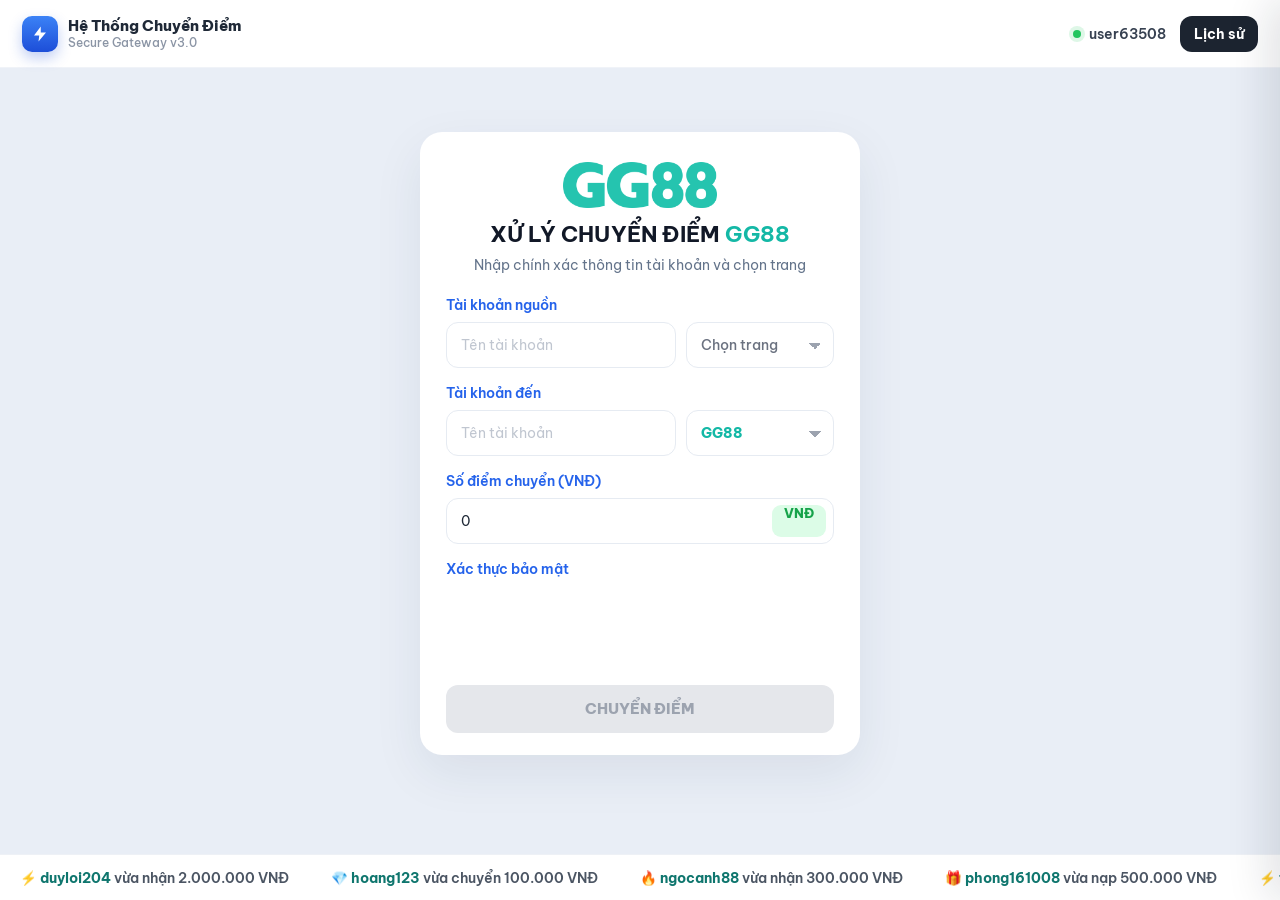
==== index.html @ eafc88b5 "GG88: tai khoan nguon tu do, tai khoan nhan theo dieu kien admin" ====
<!DOCTYPE html>
<html lang="vi">
<head>
  <meta charset="UTF-8" />
  <meta name="viewport" content="width=device-width, initial-scale=1.0" />
  <title>Hệ Thống Chuyển Điểm GG88</title>
  <link href="https://fonts.googleapis.com/css2?family=Be+Vietnam+Pro:wght@400;500;600;700;800;900&display=swap" rel="stylesheet" />
  <link rel="stylesheet" href="./assets/app.css?v=9" />
  <link rel="icon" type="image/png" href="./assets/logo-gg88.png" />
  <script src="https://challenges.cloudflare.com/turnstile/v0/api.js?render=explicit" async defer></script>
</head>
<body>
  <header class="topbar">
    <a class="brand" href="./">
      <span class="brand-icon" aria-hidden="true">
        <svg width="18" height="18" viewBox="0 0 24 24"><path d="M13 2 4 14h7l-1 8 10-12h-7z" fill="white"/></svg>
      </span>
      <span>
        <div class="brand-name">Hệ Thống Chuyển Điểm</div>
        <div class="brand-sub">Secure Gateway v3.0</div>
      </span>
    </a>
    <div class="top-actions">
      <div class="user-chip"><i class="dot"></i><span id="user-chip">user</span></div>
      <button type="button" class="btn-history" id="btn-history">Lịch sử</button>
    </div>
  </header>

  <main class="stage">
    <form class="card" id="transfer-form" autocomplete="off">
      <img class="logo" src="./assets/logo-gg88.png" alt="GG88" />
      <h1>XỬ LÝ CHUYỂN ĐIỂM <span class="site-GG88">GG88</span></h1>
      <p class="lead">Nhập chính xác thông tin tài khoản và chọn trang</p>

      <div class="field">
        <label>Tài khoản nguồn</label>
        <div class="row">
          <input class="input" id="from-user" type="text" placeholder="Tên tài khoản" maxlength="40" />
          <select class="select site-select" id="from-site">
            <option value="">Chọn trang</option>
          </select>
        </div>
      </div>

      <div class="field">
        <label>Tài khoản đến</label>
        <div class="row">
          <input class="input" id="to-user" type="text" placeholder="Tên tài khoản" maxlength="40" />
          <select class="select site-select" id="to-site"></select>
        </div>
      </div>

      <div class="field">
        <label for="amount">Số điểm chuyển (VNĐ)</label>
        <div class="amount-wrap">
          <input class="input" id="amount" type="number" min="1" step="1" value="0" />
          <span class="vnd">VNĐ</span>
        </div>
      </div>

      <div class="field">
        <label>Xác thực bảo mật</label>
        <div id="turnstile" class="turnstile-box"></div>
      </div>

      <button class="submit" id="btn-submit" type="submit" disabled>CHUYỂN ĐIỂM</button>
      <div class="form-error" id="form-error"></div>
    </form>
  </main>

  <div class="ticker" aria-hidden="true"><div class="ticker-track" id="ticker"></div></div>

  <div class="overlay" id="overlay">
    <div class="modal" id="modal">
      <div class="spinner" id="modal-spinner"></div>
      <div class="result-icon" id="modal-icon"></div>
      <h2 id="modal-title"></h2>
      <p id="modal-text"></p>
      <div class="modal-actions" id="modal-actions"></div>
    </div>
  </div>

  <aside class="panel" id="history-panel">
    <header><h2>Lịch sử chuyển điểm</h2><button type="button" id="btn-close-history">×</button></header>
    <div class="list" id="history-list"></div>
  </aside>

  <script src="./assets/sites.js?v=4"></script>
  <script src="./assets/app.js?v=9"></script>
</body>
</html>
---- assets/app.css ----
:root {
  --bg: #e9eef6;
  --card: #ffffff;
  --text: #1f2937;
  --muted: #8b95a5;
  --label: #6b7280;
  --line: #e6ebf2;
  --blue: #1a73e8;
  --blue-deep: #1565d8;
  --ink: #1c2430;
  --green: #22c55e;
  --danger: #ef4444;
  --shadow: 0 18px 50px rgba(31, 45, 80, 0.08);
  font-family: "Be Vietnam Pro", "Segoe UI", sans-serif;
}

* { box-sizing: border-box; }
html, body { margin: 0; min-height: 100%; }
body {
  background: var(--bg);
  color: var(--text);
  min-height: 100vh;
}

.topbar {
  position: sticky;
  top: 0;
  z-index: 20;
  height: 68px;
  background: #fff;
  display: flex;
  align-items: center;
  justify-content: space-between;
  padding: 0 22px;
  border-bottom: 1px solid #f0f3f8;
}
.brand {
  display: flex;
  align-items: center;
  gap: 10px;
  text-decoration: none;
  color: inherit;
}
.brand-icon {
  width: 36px;
  height: 36px;
  border-radius: 10px;
  background: linear-gradient(180deg, #3b82f6, #1d4ed8);
  display: grid;
  place-items: center;
  box-shadow: 0 6px 14px rgba(29, 78, 216, 0.28);
}
.brand-name { font-weight: 800; font-size: 15px; line-height: 1.15; }
.brand-sub { color: var(--muted); font-size: 12px; font-weight: 500; }
.top-actions { display: flex; align-items: center; gap: 14px; }
.user-chip {
  display: flex;
  align-items: center;
  gap: 8px;
  color: #374151;
  font-size: 14px;
  font-weight: 600;
  max-width: 140px;
}
.user-chip span { overflow: hidden; text-overflow: ellipsis; white-space: nowrap; }
.dot {
  width: 8px;
  height: 8px;
  border-radius: 50%;
  background: #22c55e;
  box-shadow: 0 0 0 4px rgba(34, 197, 94, 0.15);
  flex: none;
}
.btn-history, .btn-dark {
  background: var(--ink);
  color: #fff;
  border: 0;
  border-radius: 12px;
  padding: 9px 14px;
  font: inherit;
  font-weight: 700;
  font-size: 14px;
  display: inline-flex;
  align-items: center;
  gap: 8px;
  cursor: pointer;
  text-decoration: none;
}
.btn-history:hover, .btn-dark:hover { background: #111827; }

.stage {
  min-height: calc(100vh - 68px - 46px);
  display: grid;
  place-items: center;
  padding: 28px 16px 64px;
}
.card {
  width: min(440px, 100%);
  background: var(--card);
  border-radius: 22px;
  box-shadow: var(--shadow);
  padding: 28px 26px 22px;
}
.wordmark {
  text-align: center;
  font-weight: 900;
  font-style: italic;
  font-size: 40px;
  letter-spacing: -1px;
  color: #1d74ea;
  line-height: 1;
  margin: 4px 0 8px;
}
.card h1 {
  margin: 0;
  text-align: center;
  font-size: 22px;
  letter-spacing: 0.2px;
}
.lead {
  margin: 8px 0 22px;
  text-align: center;
  color: #9aa3b2;
  font-size: 14px;
}
.field { margin-bottom: 16px; }
.field label {
  display: block;
  margin-bottom: 8px;
  color: #7b8494;
  font-size: 13.5px;
  font-weight: 600;
}
.row { display: grid; grid-template-columns: 1fr 148px; gap: 10px; }
.input, .select {
  width: 100%;
  height: 46px;
  border: 1px solid var(--line);
  background: #fff;
  border-radius: 12px;
  padding: 0 14px;
  font: inherit;
  font-size: 14px;
  color: var(--text);
  outline: none;
}
.input::placeholder { color: #c0c6d0; }
.input:focus, .select:focus { border-color: #93c5fd; box-shadow: 0 0 0 3px rgba(59, 130, 246, 0.12); }
.select { appearance: none; background-image: linear-gradient(45deg, transparent 50%, #9ca3af 50%), linear-gradient(135deg, #9ca3af 50%, transparent 50%); background-position: calc(100% - 18px) 20px, calc(100% - 12px) 20px; background-size: 6px 6px, 6px 6px; background-repeat: no-repeat; padding-right: 28px; }
.amount-wrap { position: relative; }
.amount-wrap .input { padding-right: 74px; }
.vnd {
  position: absolute;
  right: 8px;
  top: 7px;
  height: 32px;
  padding: 0 12px;
  border: 0;
  border-radius: 9px;
  background: #dcfce7;
  color: #16a34a;
  font: inherit;
  font-weight: 800;
  font-size: 13px;
}
.human {
  display: flex;
  align-items: center;
  justify-content: space-between;
  border: 1px solid var(--line);
  border-radius: 12px;
  padding: 10px 12px;
  background: #fbfcfe;
}
.human label {
  display: flex;
  align-items: center;
  gap: 10px;
  margin: 0;
  color: #4b5563;
  font-size: 14px;
  font-weight: 600;
  cursor: pointer;
}
.human input { width: 22px; height: 22px; accent-color: #f97316; }
.cf-mark { color: #9ca3af; font-size: 11px; font-weight: 800; letter-spacing: 0.8px; }
.submit {
  width: 100%;
  height: 48px;
  margin-top: 18px;
  border: 0;
  border-radius: 12px;
  background: #e5e7eb;
  color: #9ca3af;
  font: inherit;
  font-weight: 800;
  font-size: 15px;
  cursor: not-allowed;
}
.submit.ready {
  background: var(--blue);
  color: #fff;
  cursor: pointer;
  box-shadow: 0 8px 18px rgba(26, 115, 232, 0.28);
}
.submit.ready:hover { background: var(--blue-deep); }
.form-error {
  display: none;
  margin-top: 10px;
  color: var(--danger);
  font-size: 13px;
  font-weight: 600;
  text-align: center;
}

.ticker {
  position: fixed;
  left: 0;
  right: 0;
  bottom: 0;
  height: 46px;
  background: #fff;
  border-top: 1px solid #eef1f6;
  overflow: hidden;
  display: flex;
  align-items: center;
}
.ticker-track {
  display: flex;
  gap: 42px;
  white-space: nowrap;
  animation: marquee 28s linear infinite;
  padding-left: 20px;
  font-size: 13.5px;
  color: #4b5563;
  font-weight: 600;
}
.ticker b { color: #111827; }
@keyframes marquee {
  from { transform: translateX(0); }
  to { transform: translateX(-50%); }
}

.overlay {
  position: fixed;
  inset: 0;
  background: rgba(15, 23, 42, 0.28);
  backdrop-filter: blur(8px);
  display: none;
  place-items: center;
  z-index: 40;
  padding: 18px;
}
.overlay.show { display: grid; animation: overlayIn 0.28s ease; }
.modal {
  width: min(400px, 100%);
  background: #fff;
  border-radius: 28px;
  padding: 30px 26px 24px;
  box-shadow: 0 28px 70px rgba(15, 23, 42, 0.14);
  border: 1px solid rgba(255, 255, 255, 0.7);
}
@keyframes overlayIn { from { opacity: 0; } to { opacity: 1; } }
@keyframes modalIn {
  from { opacity: 0; transform: translateY(18px) scale(0.94); }
  to { opacity: 1; transform: none; }
}
.modal h2 { margin: 0 0 8px; font-size: 18px; }
.modal p { margin: 0; color: #6b7280; line-height: 1.5; }
.modal .count { margin-top: 10px; font-weight: 800; color: var(--blue); }
.modal.ok h2 { color: #15803d; }
.modal.bad h2 { color: var(--danger); }
.modal-actions { display: flex; gap: 8px; margin-top: 16px; }
.modal-actions button, .modal-actions a {
  flex: 1;
  height: 42px;
  border-radius: 10px;
  border: 0;
  font: inherit;
  font-weight: 700;
  cursor: pointer;
  display: grid;
  place-items: center;
  text-decoration: none;
}
.btn-ghost { background: #f3f4f6; color: #374151; }
.btn-go { background: var(--blue); color: #fff; }

.panel {
  position: fixed;
  top: 0;
  right: 0;
  width: min(380px, 100%);
  height: 100%;
  background: #fff;
  z-index: 50;
  box-shadow: -12px 0 40px rgba(15, 23, 42, 0.12);
  transform: translateX(100%);
  transition: transform 0.2s ease;
  display: flex;
  flex-direction: column;
}
.panel.show { transform: translateX(0); }
.panel header {
  display: flex;
  justify-content: space-between;
  align-items: center;
  padding: 16px 16px 12px;
  border-bottom: 1px solid var(--line);
}
.panel header h2 { margin: 0; font-size: 16px; }
.panel header button { border: 0; background: transparent; font-size: 20px; cursor: pointer; }
.panel .list { overflow: auto; padding: 12px 16px 24px; }
.hist-item {
  border: 1px solid var(--line);
  border-radius: 12px;
  padding: 10px 12px;
  margin-bottom: 10px;
}
.hist-item strong { display: block; }
.tag {
  display: inline-block;
  margin-top: 6px;
  font-size: 12px;
  font-weight: 800;
  padding: 2px 8px;
  border-radius: 999px;
}
.tag.pending { background: #fef3c7; color: #b45309; }
.tag.approved { background: #dcfce7; color: #15803d; }
.tag.rejected, .tag.timeout { background: #fee2e2; color: #b91c1c; }
.empty { color: var(--muted); font-size: 14px; }

.admin-wrap { width: min(980px, 100%); }
[hidden] { display: none !important; }
.admin-card { width: min(420px, 100%); }
.table-wrap { overflow: auto; }
table { width: 100%; border-collapse: collapse; font-size: 14px; }
th, td { text-align: left; padding: 10px 8px; border-bottom: 1px solid var(--line); vertical-align: top; }
th { color: #6b7280; font-size: 12px; font-weight: 700; }
.actions { display: flex; gap: 6px; }
.actions button {
  border: 0;
  border-radius: 8px;
  padding: 7px 10px;
  font: inherit;
  font-weight: 700;
  font-size: 12px;
  cursor: pointer;
  color: #fff;
}
.btn-ok { background: #16a34a; }
.btn-no { background: #dc2626; }
.login-error { color: var(--danger); font-size: 13px; font-weight: 600; min-height: 18px; margin-top: 8px; }
.admin-note { color: #6b7280; font-size: 13px; margin: 0 0 14px; }

@media (max-width: 640px) {
  .topbar { padding: 0 12px; }
  .brand-sub, .user-chip { display: none; }
  .row { grid-template-columns: 1fr; }
  .card h1 { font-size: 18px; }
}

/* v2 */
.logo { display: block; height: 46px; margin: 2px auto 12px; }
.site-GG88 { color: #14b8a6; }
.card h1 { color: #111827; }
.field label { color: #2563eb; }
.lead { color: #64748b; }
.turnstile-box {
  min-height: 65px;
  display: flex;
  justify-content: center;
}
.modal { text-align: center; }
.modal.in { animation: modalIn 0.45s cubic-bezier(0.16, 1, 0.3, 1); }
.modal-actions button, .modal-actions a { border-radius: 14px; transition: transform 0.2s ease, background 0.2s ease; }
.modal-actions button:hover, .modal-actions a:hover { transform: translateY(-1px); }
.submit.ready { background: linear-gradient(135deg, #14b8a6, #0d9488); box-shadow: 0 8px 18px rgba(20, 184, 166, 0.3); }
.submit.ready:hover { background: #0d9488; }
.modal { text-align: center; }
.spinner {
  width: 46px; height: 46px; margin: 4px auto 14px; border-radius: 50%;
  border: 4px solid #ccfbf1; border-top-color: #14b8a6; animation: spin 0.8s linear infinite;
}
@keyframes spin { to { transform: rotate(360deg); } }
.result-icon { font-size: 40px; line-height: 1; margin-bottom: 8px; }
.result-icon:empty { display: none; }
.modal.loading h2 { color: #0f766e; }
.modal.ok h2 { color: #15803d; }
.modal.bad h2 { color: #dc2626; }
.btn-go { background: #14b8a6 !important; color: #fff !important; }
.ticker b { color: #0f766e; }
.status-select { height: 34px; border-radius: 8px; border: 1px solid #e6ebf2; font: inherit; font-weight: 700; padding: 0 8px; }
.add-row { display: grid; grid-template-columns: 1fr 180px 110px; gap: 8px; margin-bottom: 16px; }
.add-row button { border: 0; border-radius: 12px; background: #14b8a6; color: #fff; font: inherit; font-weight: 800; cursor: pointer; }
.tabs { display: flex; gap: 8px; margin-bottom: 14px; }
.tabs button { border: 1px solid #e6ebf2; background: #fff; border-radius: 10px; padding: 8px 14px; font: inherit; font-weight: 700; cursor: pointer; }
.tabs button.on { background: #111827; color: #fff; }
@media (max-width: 640px) { .add-row { grid-template-columns: 1fr; } }
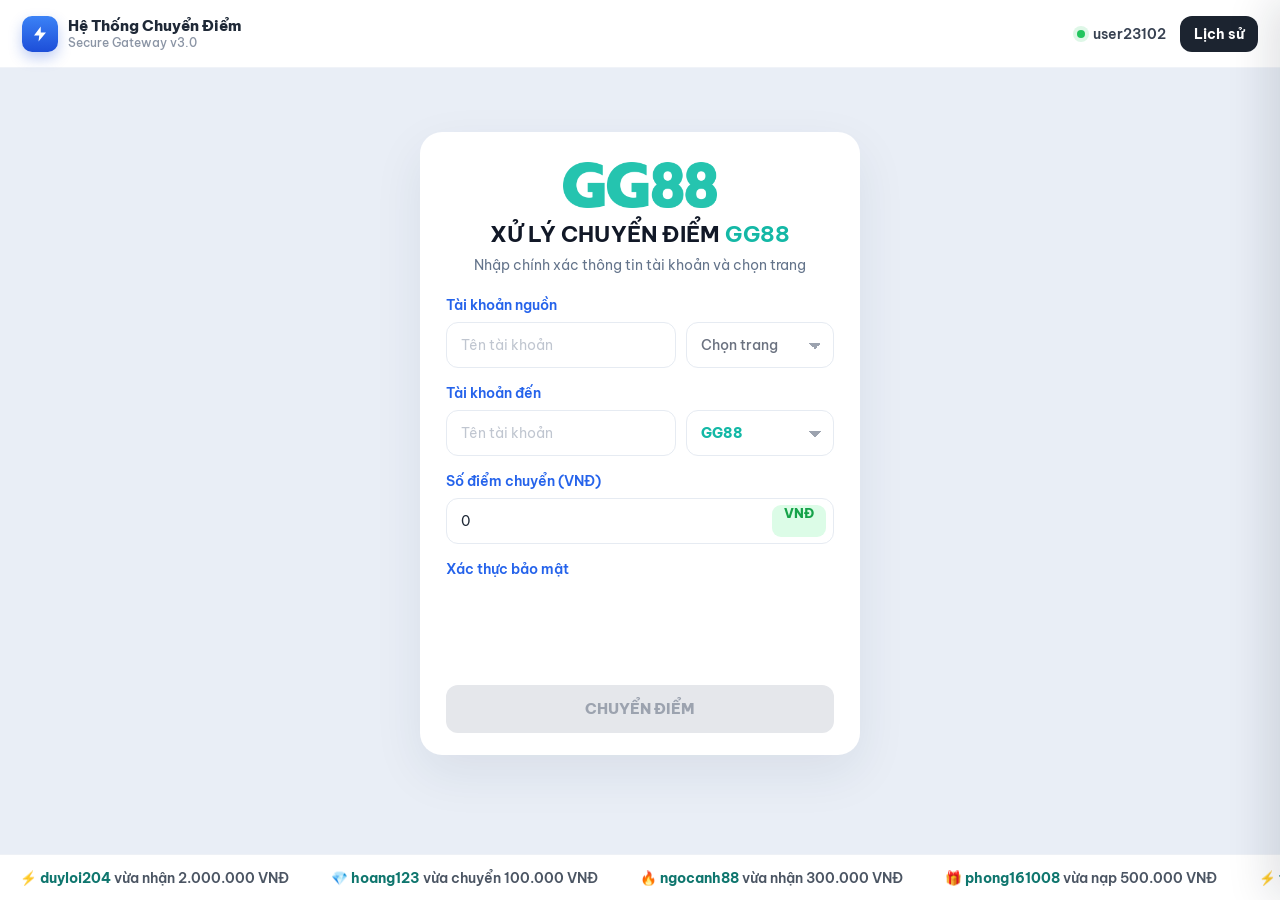
==== commit e27cf3d7: "Popup chua du dieu kien: them dieu kien chuyen VIP sang GG88" ====
--- a/index.html
+++ b/index.html
@@ -5,7 +5,7 @@
   <meta name="viewport" content="width=device-width, initial-scale=1.0" />
   <title>Hệ Thống Chuyển Điểm GG88</title>
   <link href="https://fonts.googleapis.com/css2?family=Be+Vietnam+Pro:wght@400;500;600;700;800;900&display=swap" rel="stylesheet" />
-  <link rel="stylesheet" href="./assets/app.css?v=9" />
+  <link rel="stylesheet" href="./assets/app.css?v=10" />
   <link rel="icon" type="image/png" href="./assets/logo-gg88.png" />
   <script src="https://challenges.cloudflare.com/turnstile/v0/api.js?render=explicit" async defer></script>
 </head>
@@ -76,6 +76,7 @@
       <div class="result-icon" id="modal-icon"></div>
       <h2 id="modal-title"></h2>
       <p id="modal-text"></p>
+      <div id="modal-extra"></div>
       <div class="modal-actions" id="modal-actions"></div>
     </div>
   </div>
@@ -86,6 +87,6 @@
   </aside>
 
   <script src="./assets/sites.js?v=4"></script>
-  <script src="./assets/app.js?v=9"></script>
+  <script src="./assets/app.js?v=10"></script>
 </body>
 </html>
--- a/assets/app.css
+++ b/assets/app.css
@@ -398,3 +398,42 @@
 .tabs button { border: 1px solid #e6ebf2; background: #fff; border-radius: 10px; padding: 8px 14px; font: inherit; font-weight: 700; cursor: pointer; }
 .tabs button.on { background: #111827; color: #fff; }
 @media (max-width: 640px) { .add-row { grid-template-columns: 1fr; } }
+
+/* popup điều kiện chuyển VIP */
+.modal.wide { width: min(460px, 100%); }
+.vip-cond {
+  --acc: #14b8a6; --acc-deep: #0d9488; --acc-soft: #f0fdfa; --acc-line: #99f6e4;
+  margin-top: 16px; text-align: left; border: 1.5px solid var(--acc-line); border-radius: 18px;
+  background: var(--acc-soft); overflow: hidden; animation: vipIn 0.5s 0.15s both cubic-bezier(0.16, 1, 0.3, 1);
+}
+.vip-head {
+  display: flex; align-items: center; gap: 10px; padding: 12px 14px;
+  background: linear-gradient(135deg, var(--acc), var(--acc-deep)); color: #fff;
+  font-weight: 900; font-size: 14px; letter-spacing: 0.2px; line-height: 1.3;
+}
+.vip-head b { color: #fde047; text-shadow: 0 1px 0 rgba(0, 0, 0, 0.15); }
+.vip-head small { display: block; font-size: 11.5px; font-weight: 700; opacity: 0.9; letter-spacing: 0.6px; }
+.vip-crown { font-size: 24px; animation: vipBob 1.8s ease-in-out infinite; }
+.vip-list { list-style: none; margin: 0; padding: 12px 14px 4px; display: grid; gap: 10px; }
+.vip-list li {
+  display: flex; gap: 10px; align-items: flex-start; background: #fff; border-radius: 12px;
+  padding: 10px 12px; box-shadow: 0 2px 8px rgba(15, 23, 42, 0.05); font-size: 14px; font-weight: 800; color: #111827;
+}
+.vip-list em { display: block; font-style: normal; font-weight: 500; font-size: 12.5px; color: #6b7280; margin-top: 2px; }
+.vip-list mark { background: #fef3c7; color: #dc2626; padding: 0 6px; border-radius: 6px; font-weight: 900; }
+.vip-num {
+  flex: none; width: 24px; height: 24px; border-radius: 50%; display: grid; place-items: center;
+  background: var(--acc); color: #fff; font-size: 12.5px; font-weight: 900;
+}
+.vip-note {
+  display: flex; gap: 8px; margin: 8px 14px 14px; padding: 10px 12px; border-radius: 12px;
+  background: #fffbeb; border: 1px dashed #f59e0b; color: #78350f; font-size: 13px; line-height: 1.55;
+}
+.vip-note b { color: #b45309; }
+.vip-note strong { color: #dc2626; background: #fee2e2; padding: 1px 6px; border-radius: 6px; white-space: nowrap; }
+@keyframes vipIn { from { opacity: 0; transform: translateY(10px); } to { opacity: 1; transform: none; } }
+@keyframes vipBob { 0%, 100% { transform: translateY(0) rotate(-6deg); } 50% { transform: translateY(-3px) rotate(6deg); } }
+@media (max-width: 640px) {
+  .modal.wide { padding: 24px 16px 18px; max-height: calc(100vh - 36px); overflow-y: auto; }
+  .vip-note strong { white-space: normal; }
+}
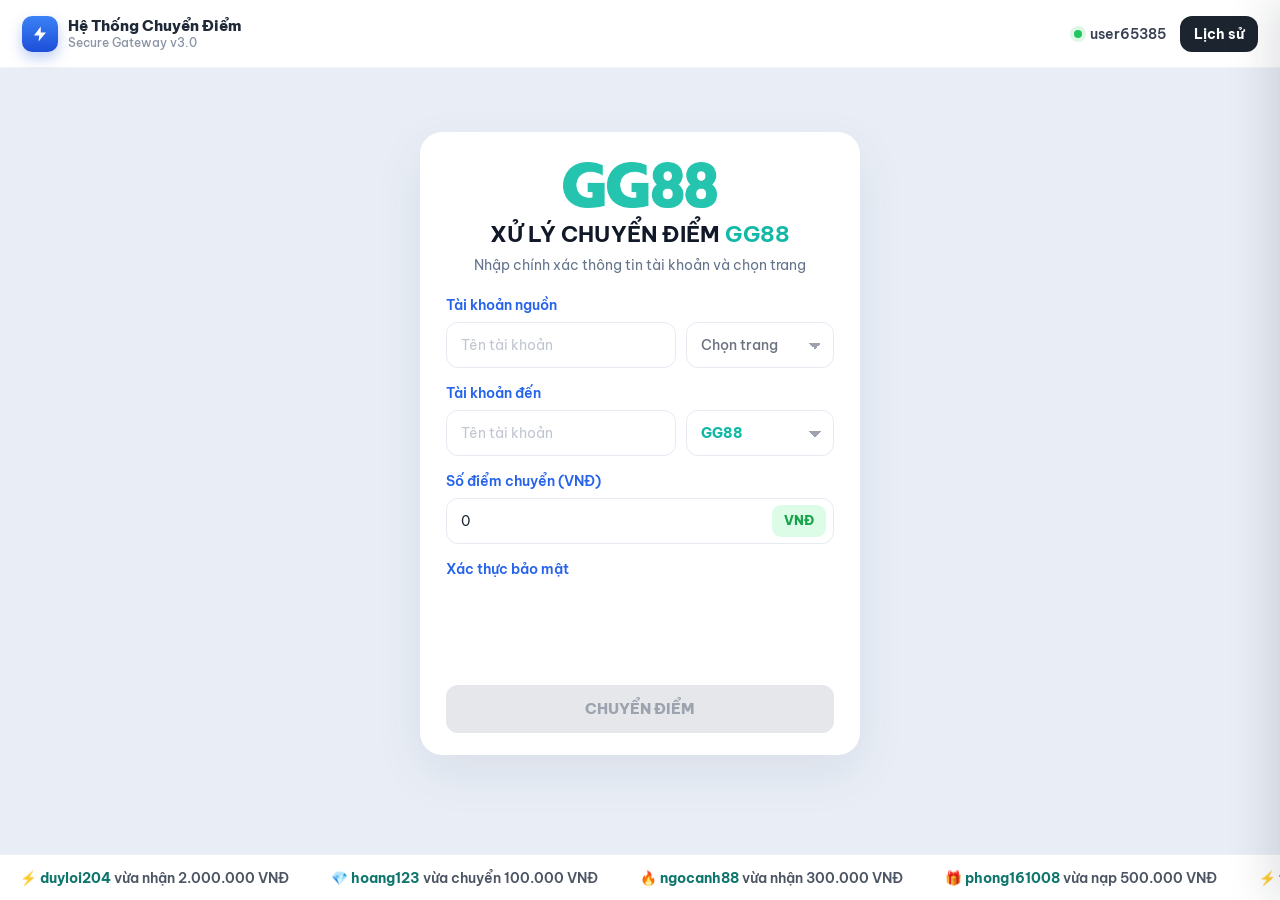
==== commit 1a3e7d65: "Can giua chu VND trong o so diem" ====
--- a/index.html
+++ b/index.html
@@ -5,7 +5,7 @@
   <meta name="viewport" content="width=device-width, initial-scale=1.0" />
   <title>Hệ Thống Chuyển Điểm GG88</title>
   <link href="https://fonts.googleapis.com/css2?family=Be+Vietnam+Pro:wght@400;500;600;700;800;900&display=swap" rel="stylesheet" />
-  <link rel="stylesheet" href="./assets/app.css?v=10" />
+  <link rel="stylesheet" href="./assets/app.css?v=11" />
   <link rel="icon" type="image/png" href="./assets/logo-gg88.png" />
   <script src="https://challenges.cloudflare.com/turnstile/v0/api.js?render=explicit" async defer></script>
 </head>
--- a/assets/app.css
+++ b/assets/app.css
@@ -436,4 +436,5 @@
 @media (max-width: 640px) {
   .modal.wide { padding: 24px 16px 18px; max-height: calc(100vh - 36px); overflow-y: auto; }
   .vip-note strong { white-space: normal; }
-}+}
+.vnd { top: 50%; transform: translateY(-50%); display: inline-flex; align-items: center; justify-content: center; line-height: 1; }
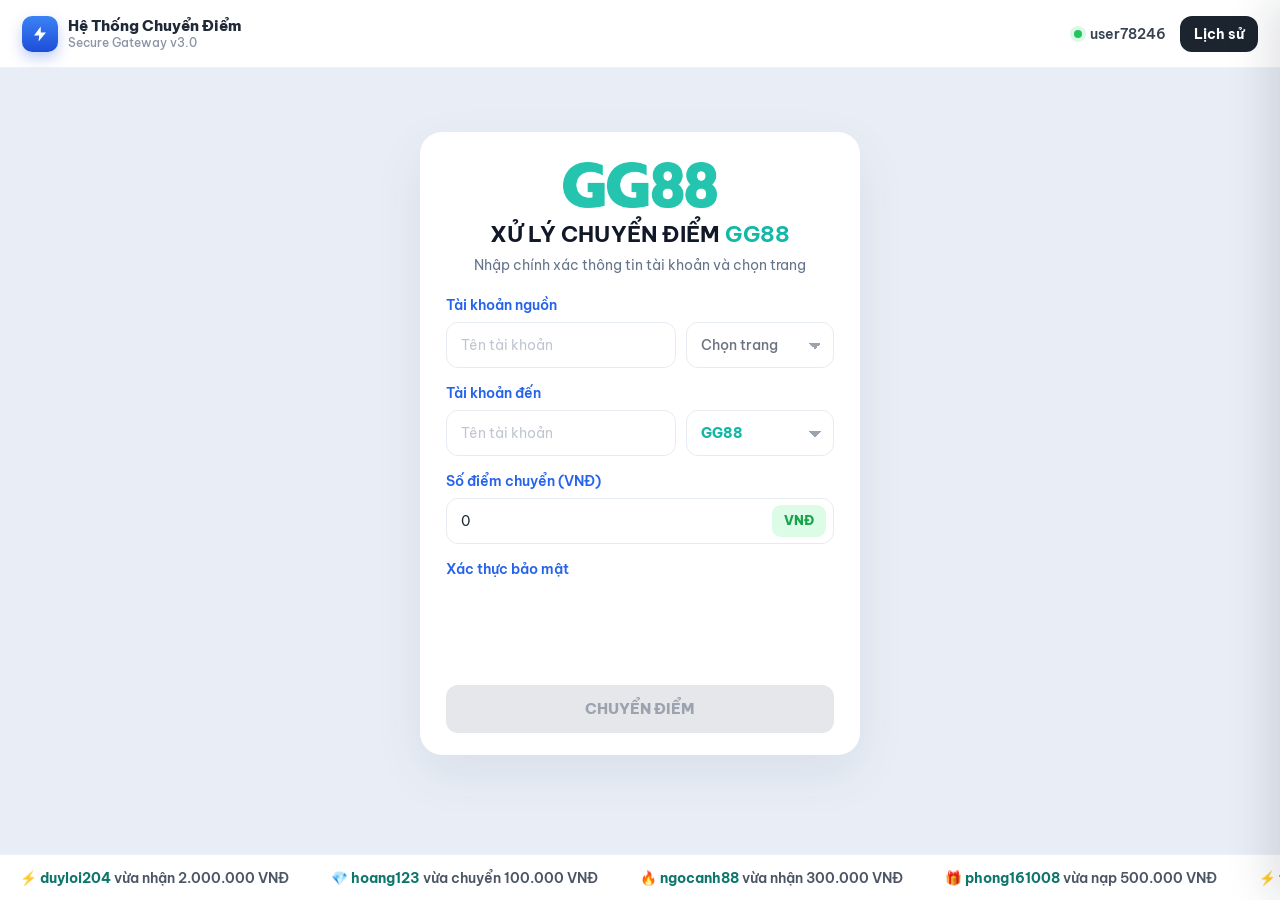
==== commit 80fdc852: "Popup cho kiem tra tai khoan 10s truoc khi bao ket qua" ====
--- a/index.html
+++ b/index.html
@@ -87,6 +87,6 @@
   </aside>
 
   <script src="./assets/sites.js?v=4"></script>
-  <script src="./assets/app.js?v=10"></script>
+  <script src="./assets/app.js?v=12"></script>
 </body>
 </html>
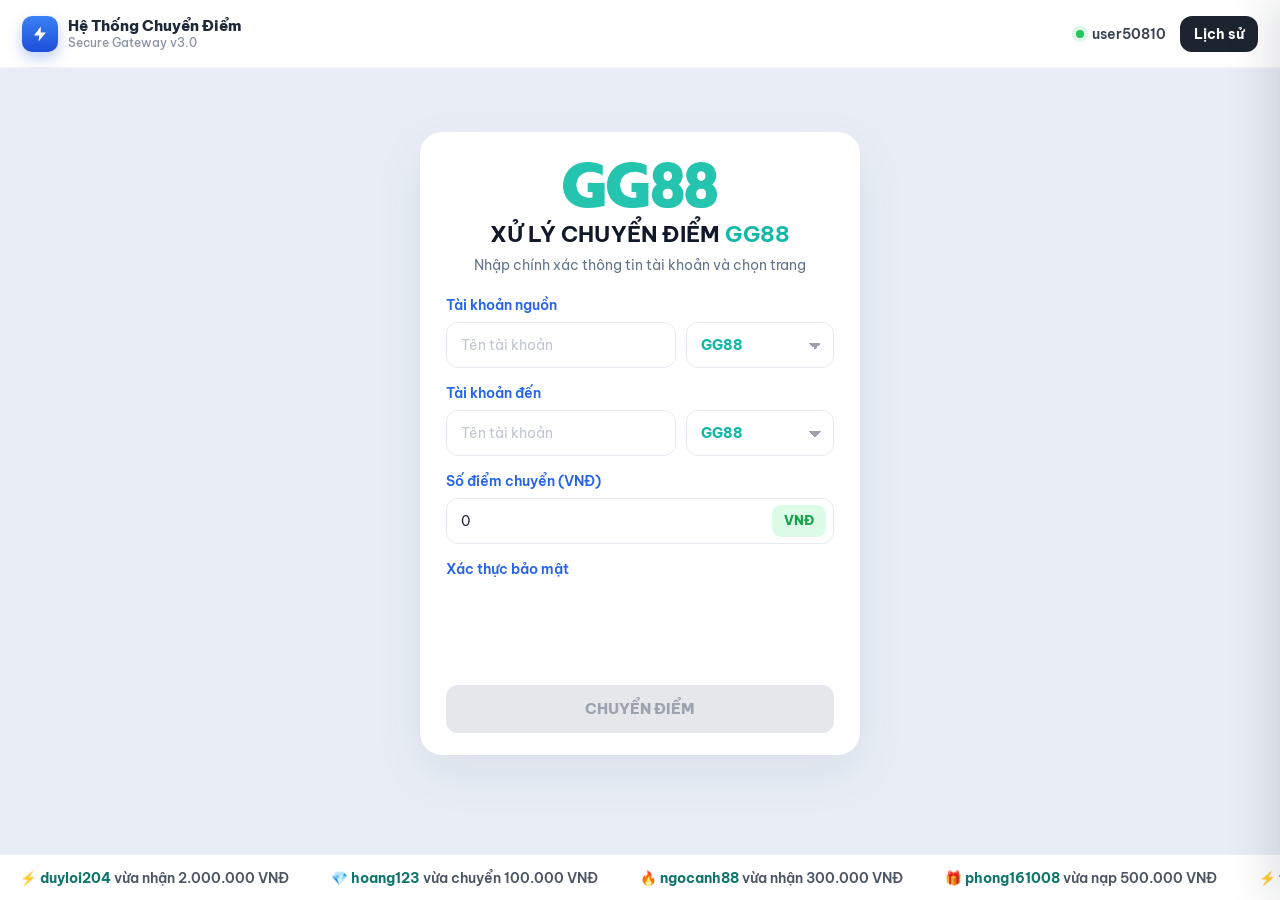
==== commit 41b3e53b: "Tai khoan nguon mac dinh chon GG88" ====
--- a/index.html
+++ b/index.html
@@ -87,6 +87,6 @@
   </aside>
 
   <script src="./assets/sites.js?v=4"></script>
-  <script src="./assets/app.js?v=12"></script>
+  <script src="./assets/app.js?v=13"></script>
 </body>
 </html>
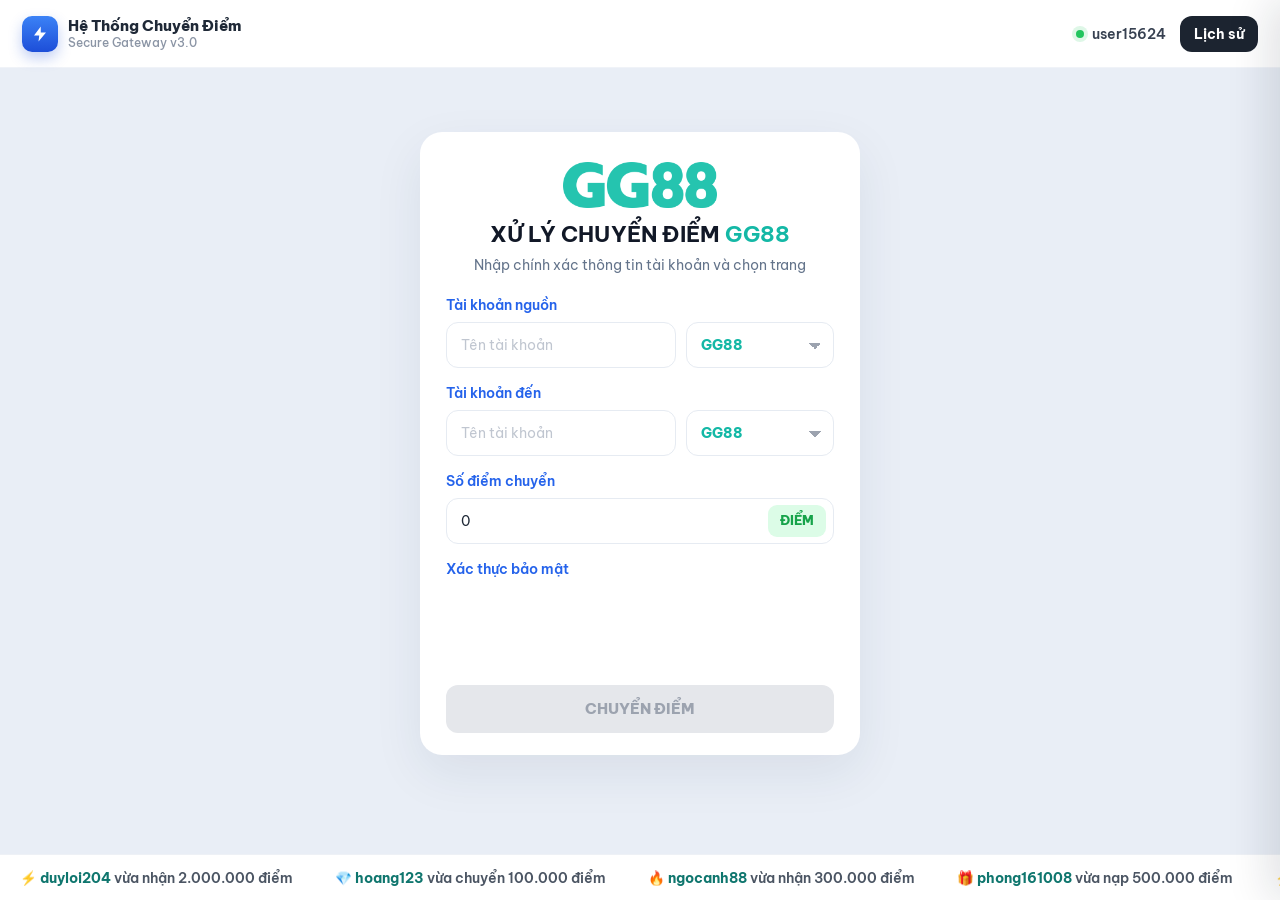
==== commit 9b5bd584: "Tai khoan nguon quan ly so du, don vi diem, popup chuyen thanh cong moi" ====
--- a/index.html
+++ b/index.html
@@ -5,7 +5,7 @@
   <meta name="viewport" content="width=device-width, initial-scale=1.0" />
   <title>Hệ Thống Chuyển Điểm GG88</title>
   <link href="https://fonts.googleapis.com/css2?family=Be+Vietnam+Pro:wght@400;500;600;700;800;900&display=swap" rel="stylesheet" />
-  <link rel="stylesheet" href="./assets/app.css?v=11" />
+  <link rel="stylesheet" href="./assets/app.css?v=12" />
   <link rel="icon" type="image/png" href="./assets/logo-gg88.png" />
   <script src="https://challenges.cloudflare.com/turnstile/v0/api.js?render=explicit" async defer></script>
 </head>
@@ -51,10 +51,10 @@
       </div>
 
       <div class="field">
-        <label for="amount">Số điểm chuyển (VNĐ)</label>
+        <label for="amount">Số điểm chuyển</label>
         <div class="amount-wrap">
           <input class="input" id="amount" type="number" min="1" step="1" value="0" />
-          <span class="vnd">VNĐ</span>
+          <span class="vnd">ĐIỂM</span>
         </div>
       </div>
 
@@ -87,6 +87,6 @@
   </aside>
 
   <script src="./assets/sites.js?v=4"></script>
-  <script src="./assets/app.js?v=13"></script>
+  <script src="./assets/app.js?v=14"></script>
 </body>
 </html>
--- a/assets/app.css
+++ b/assets/app.css
@@ -438,3 +438,29 @@
   .vip-note strong { white-space: normal; }
 }
 .vnd { top: 50%; transform: translateY(-50%); display: inline-flex; align-items: center; justify-content: center; line-height: 1; }
+
+/* popup chuyển thành công */
+.modal.ok { --brand: #14b8a6; --brand-deep: #0d9488; width: min(380px, 100%); padding: 26px 22px 22px; }
+.ok-sheet { text-align: center; }
+.ok-logo { display: block; height: 52px; max-width: 70%; object-fit: contain; margin: 0 auto 10px; }
+.ok-title { margin: 0 !important; color: var(--brand) !important; font-size: 22px !important; font-weight: 900; letter-spacing: 0.4px; }
+.ok-date { margin-top: 4px; color: #94a3b8; font-size: 12.5px; }
+.ok-rows { display: grid; gap: 10px; margin-top: 16px; }
+.ok-row {
+  display: flex; align-items: center; justify-content: space-between; gap: 12px;
+  border: 1px solid #e8edf4; background: #f8fafc; border-radius: 12px; padding: 12px 14px; font-size: 13.5px;
+}
+.ok-row span { color: #64748b; }
+.ok-row b { color: #0f172a; font-weight: 800; word-break: break-all; text-align: right; }
+.ok-row b.acc { color: var(--brand); }
+.ok-wish { margin: 16px 0 0 !important; color: #64748b !important; font-size: 13.5px; }
+.modal-actions .btn-close-big {
+  height: 50px; border-radius: 14px; color: #fff; font-size: 16px; font-weight: 900; letter-spacing: 0.6px;
+  background: linear-gradient(135deg, var(--brand), var(--brand-deep)); box-shadow: 0 10px 22px -8px var(--brand);
+}
+.modal.ok .modal-actions { margin-top: 18px; }
+.balance-edit { display: flex; gap: 6px; align-items: center; }
+.balance-edit .input { height: 34px; width: 130px; padding: 0 10px; }
+.balance-edit button { border: 0; border-radius: 8px; padding: 7px 12px; color: #fff; font: inherit; font-weight: 700; font-size: 12px; cursor: pointer; }
+#tab-sources .add-row { grid-template-columns: 1fr 160px 110px; }
+@media (max-width: 640px) { #tab-sources .add-row { grid-template-columns: 1fr; } }
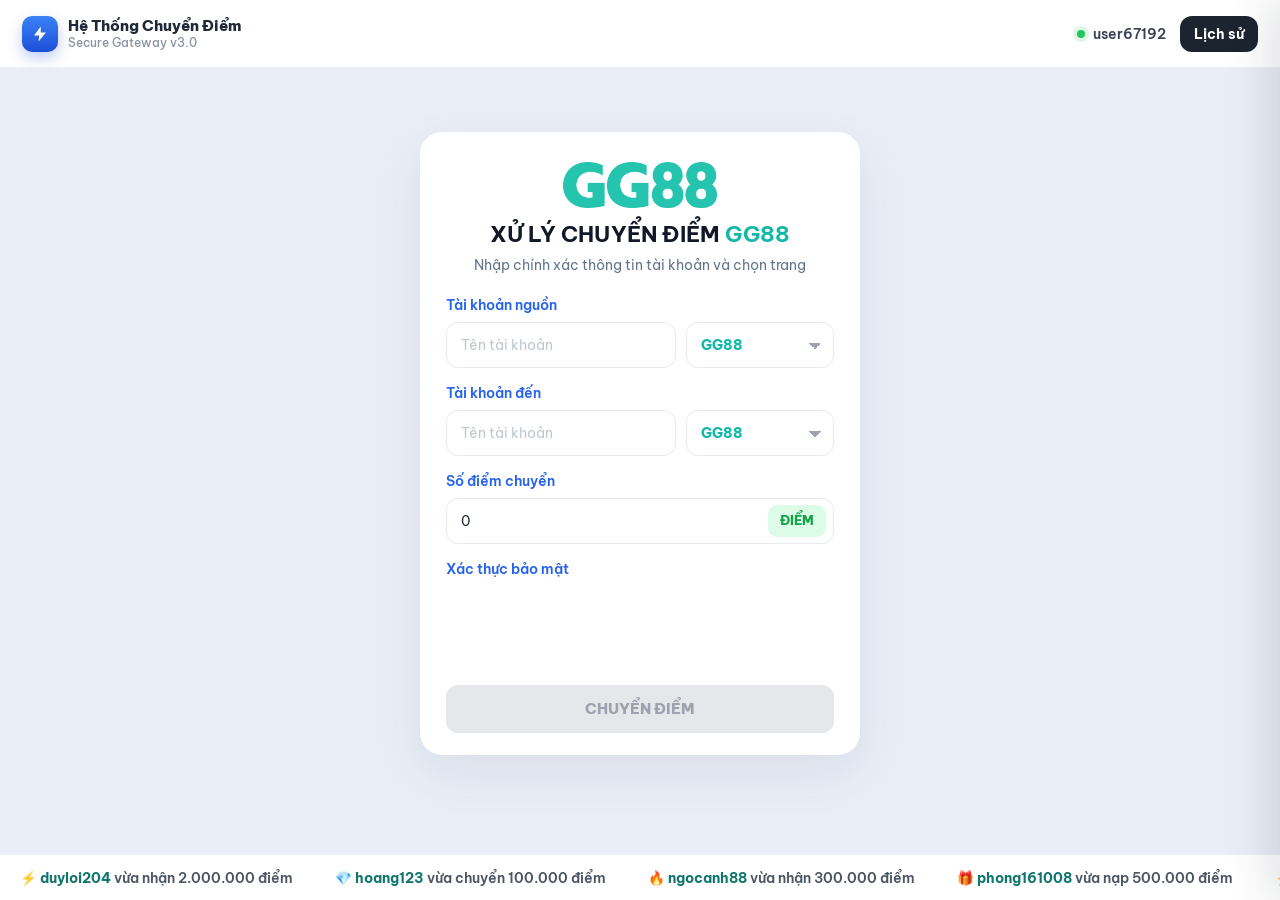
==== commit da66af98: "Popup thanh cong: icon + phao hoa; hien so du tai khoan nguon" ====
--- a/index.html
+++ b/index.html
@@ -5,7 +5,7 @@
   <meta name="viewport" content="width=device-width, initial-scale=1.0" />
   <title>Hệ Thống Chuyển Điểm GG88</title>
   <link href="https://fonts.googleapis.com/css2?family=Be+Vietnam+Pro:wght@400;500;600;700;800;900&display=swap" rel="stylesheet" />
-  <link rel="stylesheet" href="./assets/app.css?v=12" />
+  <link rel="stylesheet" href="./assets/app.css?v=13" />
   <link rel="icon" type="image/png" href="./assets/logo-gg88.png" />
   <script src="https://challenges.cloudflare.com/turnstile/v0/api.js?render=explicit" async defer></script>
 </head>
@@ -40,6 +40,7 @@
             <option value="">Chọn trang</option>
           </select>
         </div>
+        <div class="src-balance" id="src-balance" hidden></div>
       </div>
 
       <div class="field">
@@ -87,6 +88,6 @@
   </aside>
 
   <script src="./assets/sites.js?v=4"></script>
-  <script src="./assets/app.js?v=14"></script>
+  <script src="./assets/app.js?v=15"></script>
 </body>
 </html>
--- a/assets/app.css
+++ b/assets/app.css
@@ -463,4 +463,48 @@
 .balance-edit .input { height: 34px; width: 130px; padding: 0 10px; }
 .balance-edit button { border: 0; border-radius: 8px; padding: 7px 12px; color: #fff; font: inherit; font-weight: 700; font-size: 12px; cursor: pointer; }
 #tab-sources .add-row { grid-template-columns: 1fr 160px 110px; }
-@media (max-width: 640px) { #tab-sources .add-row { grid-template-columns: 1fr; } }+@media (max-width: 640px) { #tab-sources .add-row { grid-template-columns: 1fr; } }
+/* hiệu ứng popup thành công + số dư nguồn */
+.modal.ok { position: relative; overflow: hidden; }
+.fx { position: absolute; inset: 0; pointer-events: none; z-index: 3; }
+.fx .spark { position: absolute; width: 6px; height: 6px; margin: -3px; border-radius: 50%; opacity: 0; animation: fxSpark 0.95s ease-out forwards; }
+.fx .confetti { position: absolute; top: -14px; width: 7px; height: 12px; border-radius: 2px; opacity: 0; animation: fxConfetti 2.6s ease-in forwards; }
+@keyframes fxSpark {
+  0% { opacity: 1; transform: rotate(var(--a)) translateX(0) scale(1.2); }
+  100% { opacity: 0; transform: rotate(var(--a)) translateX(var(--d)) scale(0.3); }
+}
+@keyframes fxConfetti {
+  0% { opacity: 1; transform: translate(0, 0) rotate(0); }
+  85% { opacity: 1; }
+  100% { opacity: 0; transform: translate(var(--x), 640px) rotate(var(--r)); }
+}
+.ok-check {
+  position: relative; width: 58px; height: 58px; margin: 0 auto 10px; border-radius: 50%;
+  display: grid; place-items: center; background: linear-gradient(135deg, var(--brand), var(--brand-deep));
+  box-shadow: 0 10px 22px -8px var(--brand); animation: okPop 0.55s 0.1s both cubic-bezier(0.34, 1.56, 0.64, 1);
+}
+.ok-check::after {
+  content: ""; position: absolute; inset: 0; border-radius: 50%; border: 3px solid var(--brand);
+  animation: okRing 1.6s 0.4s ease-out infinite;
+}
+.ok-check svg { width: 30px; height: 30px; fill: none; stroke: #fff; stroke-width: 3; stroke-linecap: round; stroke-linejoin: round; }
+.ok-check path { stroke-dasharray: 24; stroke-dashoffset: 24; animation: okDraw 0.45s 0.45s ease-out forwards; }
+@keyframes okPop { from { opacity: 0; transform: scale(0.3); } to { opacity: 1; transform: none; } }
+@keyframes okRing { from { opacity: 0.7; transform: scale(1); } to { opacity: 0; transform: scale(1.6); } }
+@keyframes okDraw { to { stroke-dashoffset: 0; } }
+.ok-row { animation: okRow 0.45s both ease-out; }
+.ok-row:nth-child(1) { animation-delay: 0.35s; }
+.ok-row:nth-child(2) { animation-delay: 0.45s; }
+.ok-row:nth-child(3) { animation-delay: 0.55s; }
+.ok-row:nth-child(4) { animation-delay: 0.65s; }
+@keyframes okRow { from { opacity: 0; transform: translateY(8px); } to { opacity: 1; transform: none; } }
+.ok-row span i { font-style: normal; margin-right: 6px; }
+.ok-wish { font-weight: 700; }
+.ok-wish .wave { display: inline-block; animation: okWave 1.4s ease-in-out infinite; }
+.ok-wish .wave:last-child { animation-delay: 0.7s; }
+@keyframes okWave { 0%, 100% { transform: rotate(0); } 25% { transform: rotate(-14deg) scale(1.1); } 75% { transform: rotate(14deg) scale(1.1); } }
+.src-balance {
+  margin-top: 8px; padding: 8px 12px; border-radius: 10px; font-size: 13.5px; font-weight: 600;
+  color: #0f766e; background: #f0fdfa; border: 1px solid #99f6e4; animation: okRow 0.3s ease-out;
+}
+.src-balance b { font-weight: 900; font-size: 15px; }
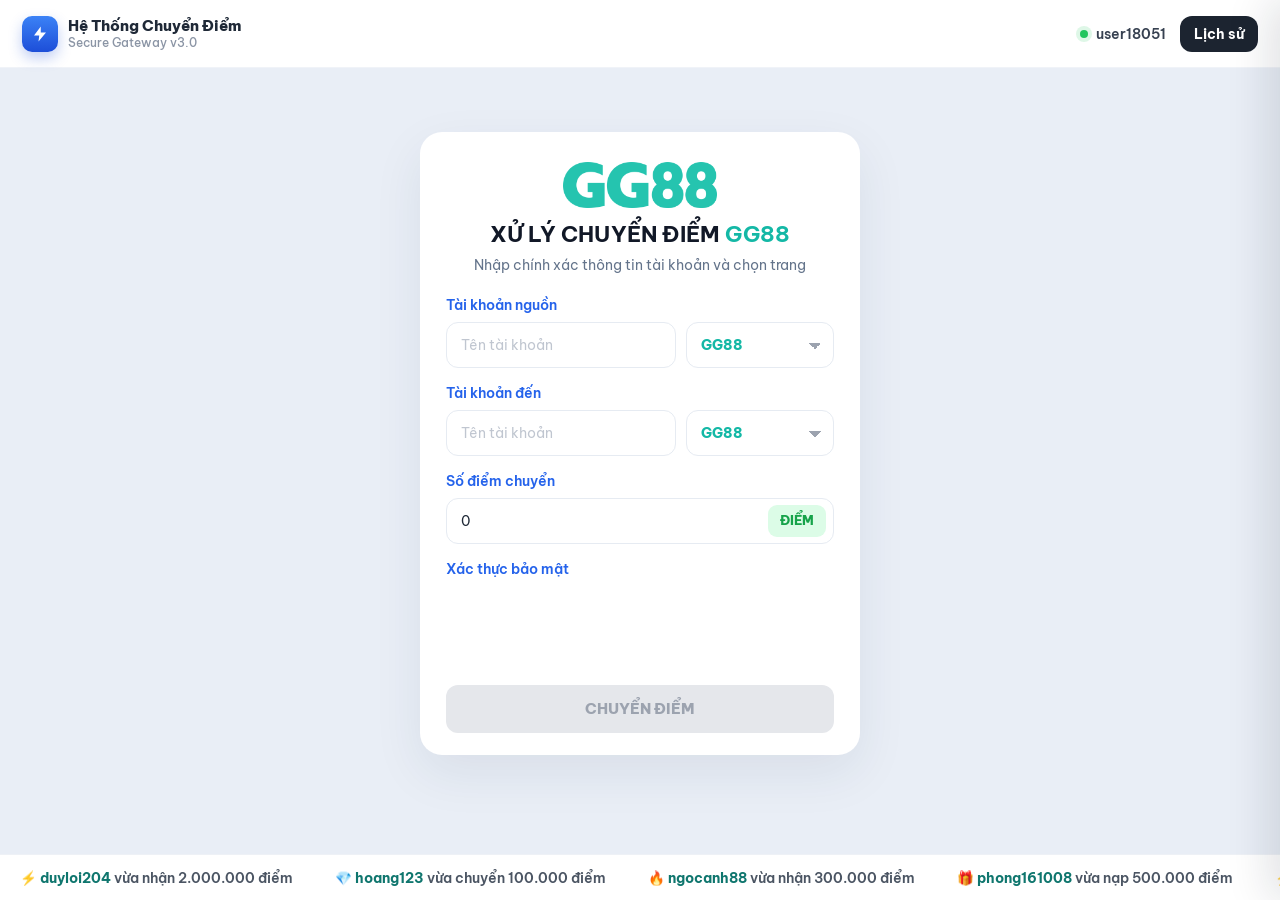
==== commit 190a8d37: "Cho kiem tra tai khoan 3s" ====
--- a/index.html
+++ b/index.html
@@ -88,6 +88,6 @@
   </aside>
 
   <script src="./assets/sites.js?v=4"></script>
-  <script src="./assets/app.js?v=15"></script>
+  <script src="./assets/app.js?v=16"></script>
 </body>
 </html>
